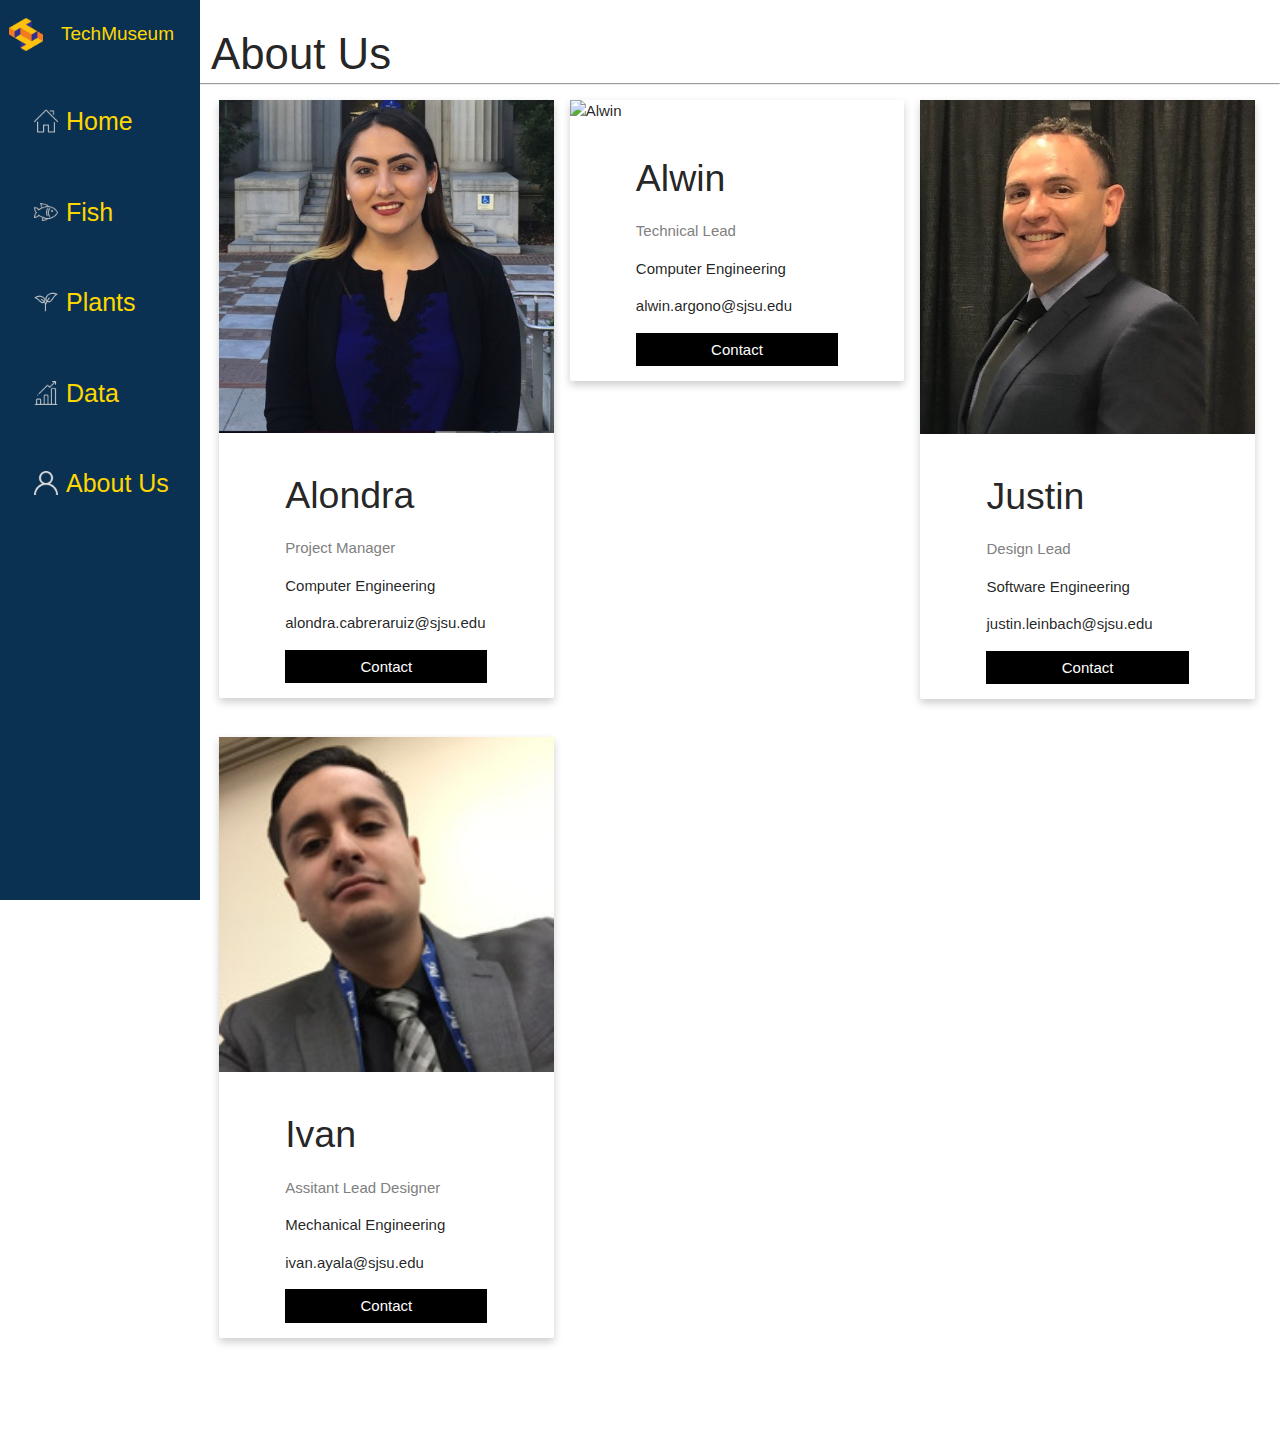
==== About.html @ 347dbed4 "first" ====
<!DOCTYPE html>
<html lang="en">
<head>
  <meta http-equiv="Content-Type" content="text/html; charset=UTF-8"/>
  <meta name="viewport" content="width=device-width, initial-scale=1, maximum-scale=1.0"/>
  <meta name="viewport" content="width=device-width, initial-scale=1">
  <title>Aquaponics Tech Museum</title>

  
  <link href="https://fonts.googleapis.com/icon?family=Material+Icons" rel="stylesheet">
  <link href="css/materialize.css" type="text/css" rel="stylesheet" media="screen,projection"/>
  <link href="css/style.css" type="text/css" rel="stylesheet" media="screen,projection"/>
  
</head>

<body>

 <div class="sidenav1">
   
 <div class="font-tech"><img class="logo-image home-image" src="./image/logo-icon.png">TechMuseum</div>

  <a class="font-side" href="index.html"><img class="logo-image2" src="./image/home.png">Home</a>
  <a class="font-side" href="fish.html"><img class="logo-image2" src="./image/fish.png">Fish</a>
  <a class="font-side" href="plant.html"><img class="logo-image2" src="./image/plant.png">Plants</a>
  <a class="font-side" href="Data.html"><img class="logo-image2" src="./image/bar-chart.png">Data</a>
  <a class="font-side" href="About.html"><img class="logo-image2" src="./image/user.png">About Us</a>
</div> 


<div class ="content height-diff">
  <h3 >About Us</h3>
</div>
<hr class="line">


<div class="row">
  <div class="content">
  <div class="column">
    <div class="card">
      <img src="./image/Alondra.png" alt="Alondra" style="width:100%">
      <div class="container">
        <h2>Alondra</h2>
        <p class="title">Project Manager</p>
        <p>Computer Engineering</p>
        <p>alondra.cabreraruiz@sjsu.edu</p>
        <p><button class="button" onclick="window.location.href='mailto:alondra.cabreraruiz@sjsu.edu';">Contact</button></p>
      </div>
    </div>
    </div>
  </div>

  <div class="row">
  <div class="content">
  <div class="column">
    <div class="card">
      <img src="./image/Alwin.png" alt="Alwin" style="width:100%">
      <div class="container">
        <h2>Alwin</h2>
        <p class="title">Technical Lead</p>
        <p>Computer Engineering</p>
        <p>alwin.argono@sjsu.edu</p>
        <p><button class="button" onclick="window.location.href='mailto:alwin.argono@sjsu.edu';">Contact</button></p>
      </div>
    </div>
  </div>
  </div>

  <div class="row">
  <div class="content">
  <div class="column">
    <div class="card">
      <img src="./image/Justin.jpg" alt="Justin" style="width:100%">
      <div class="container">
        <h2>Justin</h2>
        <p class="title">Design Lead</p>
        <p>Software Engineering</p>
        <p>justin.leinbach@sjsu.edu</p>
        <p><button class="button" onclick="window.location.href='mailto:justin.leinbach@sjsu.edu';">Contact</button></p>
        </form>
      </div>
    </div>
  </div>
  </div>

  <div class="row">
  <div class="content">
  <div class="column">
    <div class="last-card">
    <div class="card">
      <img src="./image/Ivan.jpg" alt="Ivan" style="width:100%">
      <div class="container">
        <h2>Ivan</h2>
        <p class="title">Assitant Lead Designer</p>
        <p>Mechanical Engineering</p>
        <p>ivan.ayala@sjsu.edu</p>
        <p><button class="button" onclick="window.location.href='mailto:ivan.ayala@sjsu.edu';">Contact</button></p>
      </div>
    </div>
  </div>
</div>
  </div>


<!--
<div class ="content">
<img class="responsive-img img-floater nxt-image profile-img" align="left"  src="./image/Alondra.png">
<div>
  <b>Alondra</b><br/></div>
<img class="responsive-img second-img profile-img" align="left"  src="./image/Justin.jpg">
<img class="responsive-img img-floater profile-padding nxt-image profile-img" align="left"  src="./image/Ivan.jpg">

  </div>
-->

  <div class="container">
    <div class="section">

      
  
  <script src="https://code.jquery.com/jquery-2.1.1.min.js"></script>
  <script>
function w3_open() {
  document.getElementById("mySidebar").style.display = "block";
}

function w3_close() {
  document.getElementById("mySidebar").style.display = "none";
}
</script>
  <script src="js/materialize.js"></script>
  <script src="js/init.js"></script>

  </body>
</html>
---- css/style.css ----
/* Custom Stylesheet */
/**
 * Use this file to override Materialize files so you can update
 * the core Materialize files in the future
 *
 * Made By MaterializeCSS.com
 */

html{
  background-color: #FFFFFF;
}
html, body {
    max-width: 100%;
    
}
.icon-block {
  padding: 0 15px;
}
.icon-block .material-icons {
	font-size: inherit;
}

.height-diff{
  height:45px;
}
div.content {
  margin-left: 195px;
  padding: 0px 16px;
}

.div-height{
  height: 1000px;
}
.sidenav1{
 height: 100%;
  width: 200px;
  position: fixed;
  z-index: 1;
  top: 0;
  left: 0;
  background-color: #0A3152;
  overflow-x: hidden;
  padding-top: 0px;
}

.sidenav1 a {
  padding: 20px 20px 20px 26px; /* distance between each categ*//**//**//*to the right*/
  text-decoration: none;
  color: #FFD700;
  display: block;
}

.font-side{
  font-size:25px;
}

.sidenav1 a:hover {
  color: #f1f1f1;
}

.main {
  margin-left: 220px; /* Same as the width of the sidenav */
  font-size: 28px; /* Increased text to enable scrolling */
}

@media screen and (max-width: 700px) {
  .sidenav1 {
    width: 100%;
    height: auto;
    position: relative;
  }
  .sidenav1 a {float: left;}
  div.content {margin-left: 0;}
}

/* On screens that are less than 400px, display the bar vertically, instead of horizontally */
@media screen and (max-width: 400px) {
  .sidenav1 a {
    text-align: center;
    float: none;
  }
}

.color-nav{
	background-color:#0000FF;
}
.ukuran{
	color: #FFD700;
	font-size: 25px;
}

p.ex1{
	margin-top:50px;
}

.logo-image { 
   
  border-radius: 4px;
  padding: 18px;
  margin-left:-9px;
  width: 70px;
}
.font-tech{
  font-size:19px;
  color:#FFD700;
  height: 70px;
}

#tulisan{
	padding-top: 100px;
}

.w3-sidebar{
  height:100%;
  width:200px;
  background-color:#fff;
  position:
  fixed!important;
  z-index:1;
  overflow:auto
}
.w3-bar-block .w3-bar-item{
  width:100%;
  display:block;
  padding:8px 16px;
  text-align:left;
  border:none;
  white-space:normal;
  float:none;
  outline:0}

.w3-light-grey,.w3-hover-light-grey:hover,.w3-light-gray,.w3-hover-light-gray:hover
{
  color:#000!important;
  background-color:#f1f1f1!important
}

.w3-bar.w3-button{white-space:normal}

.w3-bar .w3-bar-item{padding:8px 16px;float:left;width:auto;border:none;display:block;outline:0}

.mid-img{
  float:middle;
}

.line{
position: relative;
z-index: -1;
}

.home-line{
  margin-bottom:-0.90625rem;

}
.logo-image2{
  border-radius: 4px;
  padding: 8px;
  width: 40px;
  top:11px;
  position:relative;
}
.home-image{
  margin-bottom:-29px;
}

.topic
{
  font-size:30px;
}

.between
{
  margin:-32px;
  font-size:15px;
}
p {
  hyphens: auto;
  overflow:auto;
}


.img-floater{
  float:left;
  clear:left;
  width:259px;
}

.nxt-image{
  margin-left:7px;
  margin-top:6px;
  margin-right:50px;
}

.newpara{
  margin-top:216px;
}

.display-frame{
  margin-left:25%;
}

.iframe-container {
  overflow: hidden;
  padding-top: 56.25%;
  position: relative;
}
 
.iframe-container iframe {
   border: 0;
   height: 100%;
   left: 0;
   position: absolute;
   top: 0;
   width: 100%;
}

.iframe-container-4x3 {
  padding-top: 75%;
}

*, *:before, *:after {
  box-sizing: inherit;
}

.column {
  float: left;
  width: 33.3%;
  margin-bottom: 16px;
  padding: 0 8px;
}

@media screen and (max-width: 650px) {
  .column {
    width: 100%;
    display: block;
  }
}

.card {
  box-shadow: 0 4px 8px 0 rgba(0, 0, 0, 0.2);
}

.container {
  padding: 0 16px;
}

.container::after, .row::after {
  content: "";
  clear: both;
  display: table;
}

.title {
  color: grey;
}

.button {
  border: none;
  outline: 0;
  display: inline-block;
  padding: 8px;
  color: white;
  background-color: #000;
  text-align: center;
  cursor: pointer;
  width: 100%;
}

.button:hover {
  background-color: #555;
}

.headertop
{
  float:right;
  color:#FFD700 ;
}

a:hover{
  color: #f1f1f1;
}
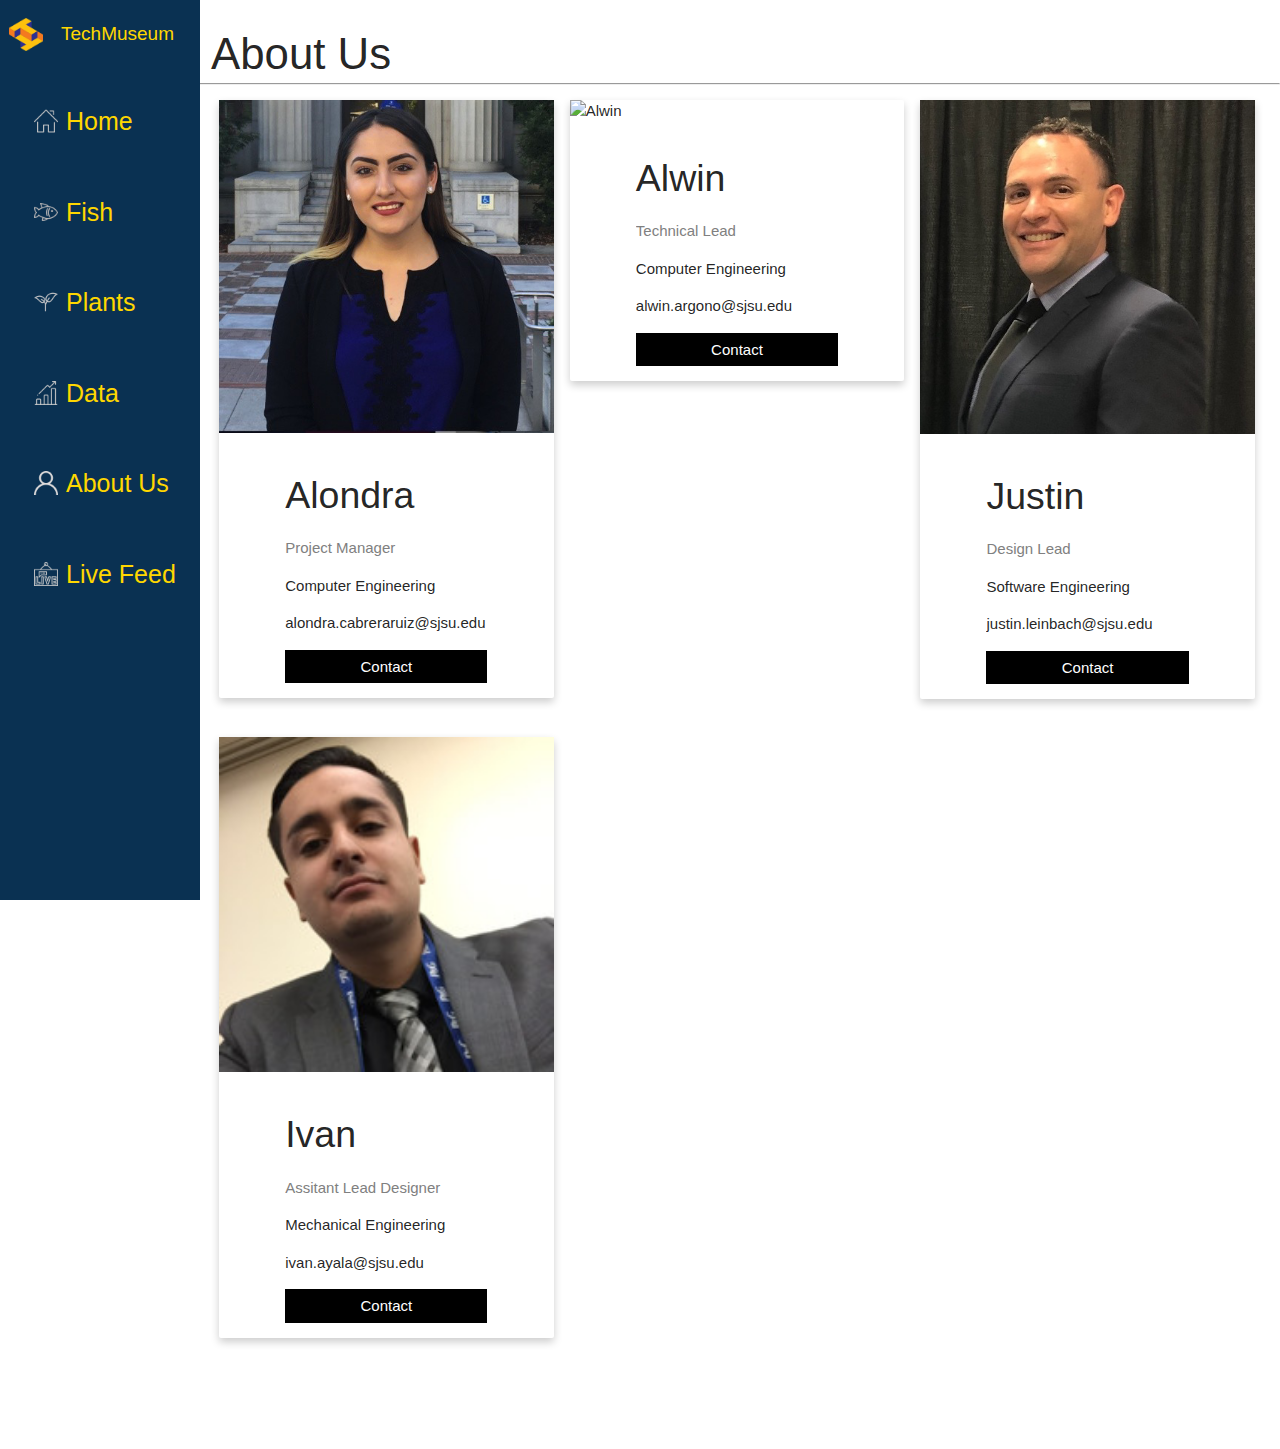
==== commit c25519f9: "edit" ====
--- a/About.html
+++ b/About.html
@@ -19,11 +19,12 @@
    
  <div class="font-tech"><img class="logo-image home-image" src="./image/logo-icon.png">TechMuseum</div>
 
-  <a class="font-side" href="index.html"><img class="logo-image2" src="./image/home.png">Home</a>
+   <a class="font-side" href="index.html"><img class="logo-image2" src="./image/home.png">Home</a>
   <a class="font-side" href="fish.html"><img class="logo-image2" src="./image/fish.png">Fish</a>
   <a class="font-side" href="plant.html"><img class="logo-image2" src="./image/plant.png">Plants</a>
   <a class="font-side" href="Data.html"><img class="logo-image2" src="./image/bar-chart.png">Data</a>
   <a class="font-side" href="About.html"><img class="logo-image2" src="./image/user.png">About Us</a>
+  <a class="font-side" href="livefeed.html"><img class="logo-image2" src="./image/live.png">Live Feed</a>
 </div> 
 
 
--- a/css/style.css
+++ b/css/style.css
@@ -23,6 +23,7 @@
 .height-diff{
   height:45px;
 }
+
 div.content {
   margin-left: 195px;
   padding: 0px 16px;
@@ -279,3 +280,7 @@
 a:hover{
   color: #f1f1f1;
 }
+
+.try{
+  
+}
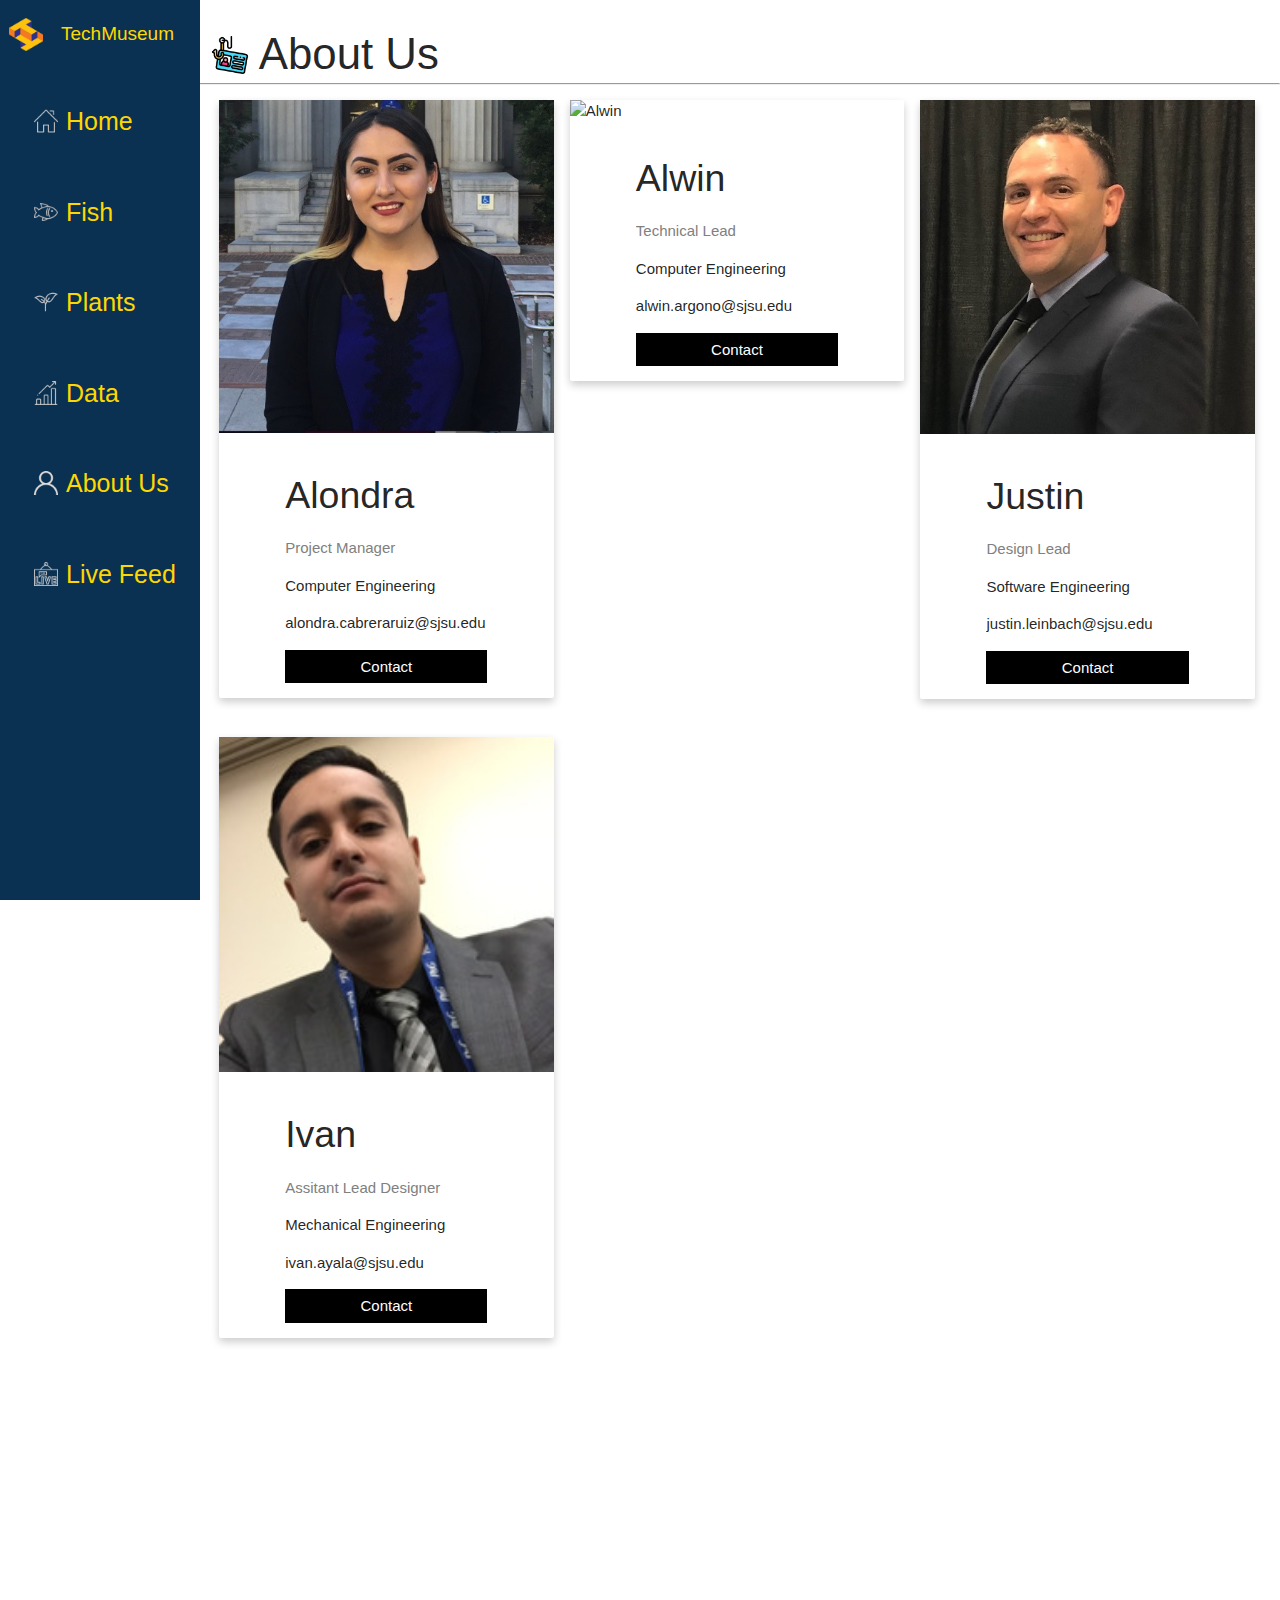
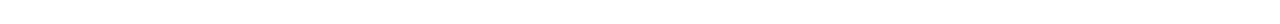
==== commit be8afa2b: "update list" ====
--- a/About.html
+++ b/About.html
@@ -17,19 +17,19 @@
 
  <div class="sidenav1">
    
- <div class="font-tech"><img class="logo-image home-image" src="./image/logo-icon.png">TechMuseum</div>
+ <div class="font-tech"><img class="logo-image home-image" src="./image/logo/logo-icon.png">TechMuseum</div>
 
-   <a class="font-side" href="index.html"><img class="logo-image2" src="./image/home.png">Home</a>
-  <a class="font-side" href="fish.html"><img class="logo-image2" src="./image/fish.png">Fish</a>
-  <a class="font-side" href="plant.html"><img class="logo-image2" src="./image/plant.png">Plants</a>
-  <a class="font-side" href="Data.html"><img class="logo-image2" src="./image/bar-chart.png">Data</a>
-  <a class="font-side" href="About.html"><img class="logo-image2" src="./image/user.png">About Us</a>
-  <a class="font-side" href="livefeed.html"><img class="logo-image2" src="./image/live.png">Live Feed</a>
+   <a class="font-side" href="index.html"><img class="logo-image2" src="./image/logo/home.png">Home</a>
+  <a class="font-side" href="fish.html"><img class="logo-image2" src="./image/logo/fish.png">Fish</a>
+  <a class="font-side" href="plant.html"><img class="logo-image2" src="./image/logo/plant.png">Plants</a>
+  <a class="font-side" href="Data.html"><img class="logo-image2" src="./image/logo/bar-chart.png">Data</a>
+  <a class="font-side" href="About.html"><img class="logo-image2" src="./image/logo/user.png">About Us</a>
+  <a class="font-side" href="livefeed.html"><img class="logo-image2" src="./image/logo/live.png">Live Feed</a>
 </div> 
 
 
 <div class ="content height-diff">
-  <h3 >About Us</h3>
+    <h3> <img class="logo-image3" src="./image/logo/id.png"> About Us</h3></div>
 </div>
 <hr class="line">
 
--- a/css/style.css
+++ b/css/style.css
@@ -12,6 +12,10 @@
 html, body {
     max-width: 100%;
     
+}
+
+body {
+  padding-bottom: 175px;
 }
 .icon-block {
   padding: 0 15px;
@@ -95,7 +99,6 @@
 }
 
 .logo-image { 
-   
   border-radius: 4px;
   padding: 18px;
   margin-left:-9px;
@@ -281,6 +284,13 @@
   color: #f1f1f1;
 }
 
-.try{
-  
-}
+.scientific{
+  font-size:23px;
+  padding-top:10px;
+}
+
+.logo-image3{
+  width: 38px;
+  top:5px;
+  position:relative;
+}